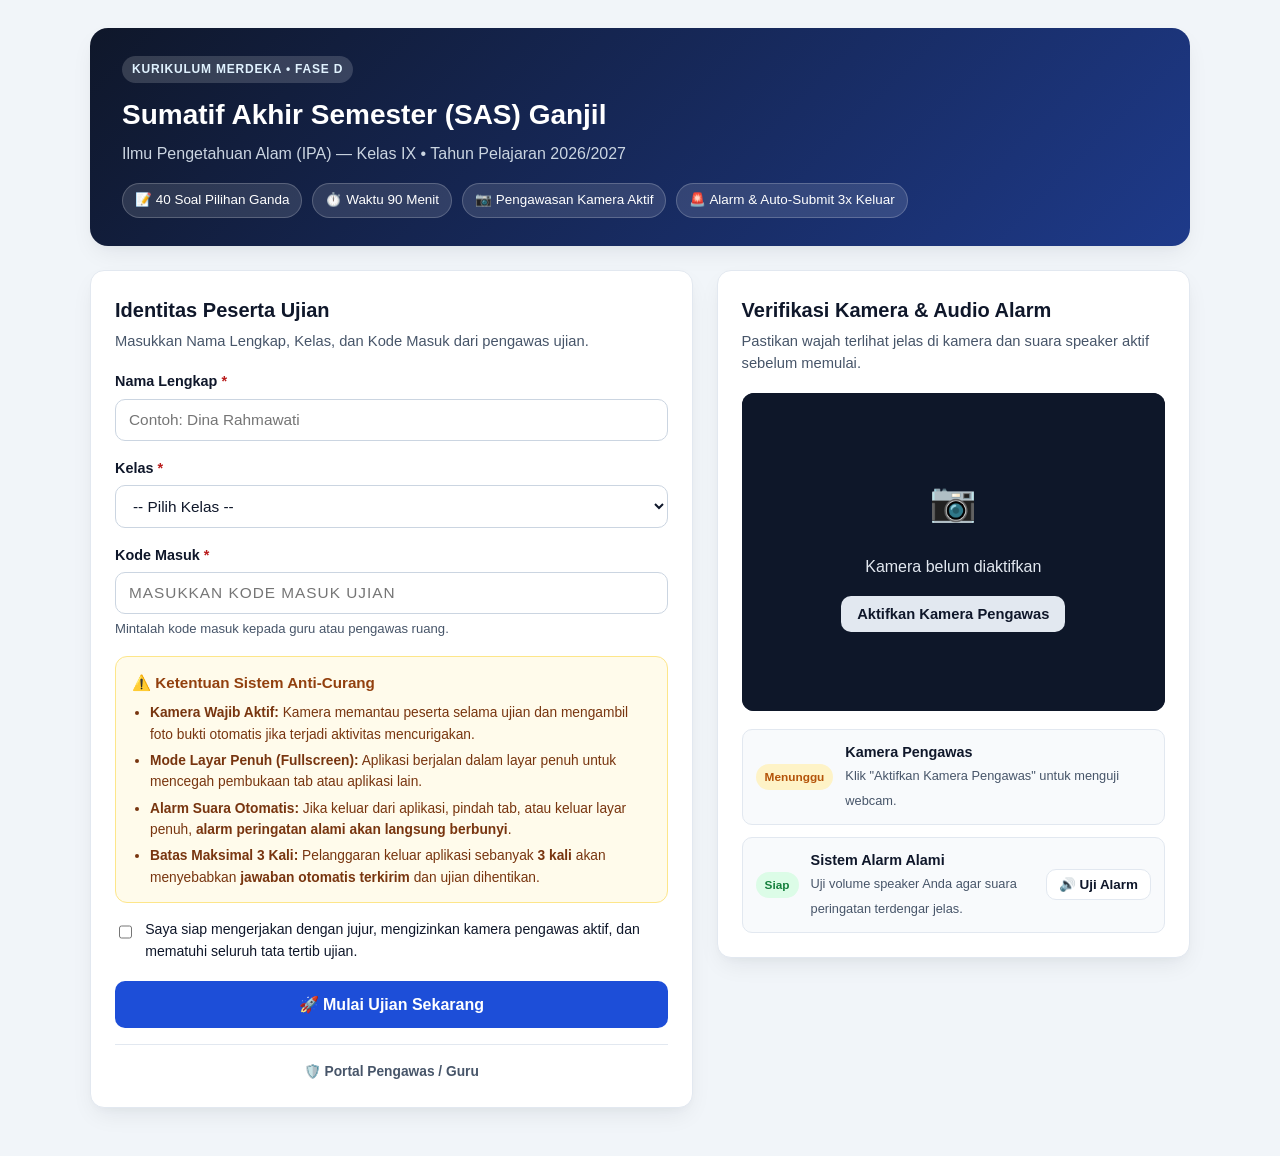
==== index.html @ 6d98cfb7 "Initial commit: Aplikasi Ujian Anti-Curang SAS IPA Kelas 9" ====
<!DOCTYPE html>
<html lang="id">
<head>
  <meta charset="UTF-8" />
  <meta name="viewport" content="width=device-width, initial-scale=1.0" />
  <title>SAS Ganjil IPA Kelas 9 — Sistem Ujian Anti-Curang</title>
  <link rel="stylesheet" href="css/styles.css" />
</head>
<body>
  <!-- =========================================================
       VIEW 1: HALAMAN LOGIN & PERSIAPAN KAMERA ANTI-CURANG
  ========================================================== -->
  <section id="login-view" class="view active">
    <div class="login-shell">
      <header class="exam-hero">
        <div class="hero-badge">KURIKULUM MERDEKA • FASE D</div>
        <h1>Sumatif Akhir Semester (SAS) Ganjil</h1>
        <p class="hero-sub">Ilmu Pengetahuan Alam (IPA) — Kelas IX • Tahun Pelajaran 2026/2027</p>
        <div class="hero-chips">
          <span>📝 40 Soal Pilihan Ganda</span>
          <span>⏱️ Waktu 90 Menit</span>
          <span>📷 Pengawasan Kamera Aktif</span>
          <span>🚨 Alarm & Auto-Submit 3x Keluar</span>
        </div>
      </header>

      <div class="login-grid">
        <!-- Kolom Kiri: Form Login Siswa -->
        <div class="card login-card">
          <div class="card-header">
            <h2>Identitas Peserta Ujian</h2>
            <p>Masukkan Nama Lengkap, Kelas, dan Kode Masuk dari pengawas ujian.</p>
          </div>

          <form id="login-form" autocomplete="off">
            <div class="form-group">
              <label for="student-name">Nama Lengkap <span class="req">*</span></label>
              <input
                type="text"
                id="student-name"
                placeholder="Contoh: Dina Rahmawati"
                required
                minlength="2"
                maxlength="80"
              />
            </div>

            <div class="form-group">
              <label for="student-class">Kelas <span class="req">*</span></label>
              <select id="student-class" required>
                <option value="">-- Pilih Kelas --</option>
                <option value="IX A">IX A</option>
                <option value="IX B">IX B</option>
                <option value="IX C">IX C</option>
                <option value="IX D">IX D</option>
              </select>
            </div>

            <div class="form-group">
              <label for="exam-code">Kode Masuk <span class="req">*</span></label>
              <div class="code-input-wrap">
                <input
                  type="text"
                  id="exam-code"
                  placeholder="Masukkan kode masuk ujian"
                  required
                  style="text-transform: uppercase; letter-spacing: 1px;"
                />
              </div>
              <small class="hint">Mintalah kode masuk kepada guru atau pengawas ruang.</small>
            </div>

            <div class="rules-box">
              <h3>⚠️ Ketentuan Sistem Anti-Curang</h3>
              <ul>
                <li><strong>Kamera Wajib Aktif:</strong> Kamera memantau peserta selama ujian dan mengambil foto bukti otomatis jika terjadi aktivitas mencurigakan.</li>
                <li><strong>Mode Layar Penuh (Fullscreen):</strong> Aplikasi berjalan dalam layar penuh untuk mencegah pembukaan tab atau aplikasi lain.</li>
                <li><strong>Alarm Suara Otomatis:</strong> Jika keluar dari aplikasi, pindah tab, atau keluar layar penuh, <strong>alarm peringatan alami akan langsung berbunyi</strong>.</li>
                <li><strong>Batas Maksimal 3 Kali:</strong> Pelanggaran keluar aplikasi sebanyak <strong>3 kali</strong> akan menyebabkan <strong>jawaban otomatis terkirim</strong> dan ujian dihentikan.</li>
              </ul>
            </div>

            <div class="form-check">
              <input type="checkbox" id="agree-rules" required />
              <label for="agree-rules">
                Saya siap mengerjakan dengan jujur, mengizinkan kamera pengawas aktif, dan mematuhi seluruh tata tertib ujian.
              </label>
            </div>

            <div id="login-error" class="alert-error hidden"></div>

            <button type="submit" id="btn-start-exam" class="btn-primary btn-lg btn-block">
              🚀 Mulai Ujian Sekarang
            </button>
          </form>

          <div class="login-footer-links">
            <a href="pengawas.html" class="teacher-link">🛡️ Portal Pengawas / Guru</a>
          </div>
        </div>

        <!-- Kolom Kanan: Verifikasi Kamera & Alarm -->
        <div class="card proctor-setup-card">
          <div class="card-header">
            <h2>Verifikasi Kamera & Audio Alarm</h2>
            <p>Pastikan wajah terlihat jelas di kamera dan suara speaker aktif sebelum memulai.</p>
          </div>

          <div class="camera-preview-box">
            <video id="setup-video" autoplay playsinline muted></video>
            <div id="setup-camera-placeholder" class="camera-placeholder">
              <div class="cam-icon">📷</div>
              <p>Kamera belum diaktifkan</p>
              <button type="button" id="btn-enable-camera" class="btn-secondary">
                Aktifkan Kamera Pengawas
              </button>
            </div>
            <div id="setup-cam-badge" class="cam-live-badge hidden">
              <span class="rec-dot"></span> KAMERA SIAP
            </div>
          </div>

          <div class="check-status-list">
            <div class="check-item" id="status-camera-item">
              <span class="status-pill pending" id="pill-camera">Menunggu</span>
              <div>
                <strong>Kamera Pengawas</strong>
                <small id="camera-status-text">Klik "Aktifkan Kamera Pengawas" untuk menguji webcam.</small>
              </div>
            </div>

            <div class="check-item">
              <span class="status-pill ready" id="pill-audio">Siap</span>
              <div>
                <strong>Sistem Alarm Alami</strong>
                <small>Uji volume speaker Anda agar suara peringatan terdengar jelas.</small>
              </div>
              <button type="button" id="btn-test-alarm" class="btn-outline-sm">
                🔊 Uji Alarm
              </button>
            </div>
          </div>
        </div>
      </div>
    </div>
  </section>

  <!-- =========================================================
       VIEW 2: RUANG UJIAN ANTI-CURANG
  ========================================================== -->
  <section id="exam-view" class="view hidden">
    <!-- Top Bar Sticky -->
    <header class="exam-topbar">
      <div class="topbar-left">
        <div class="brand-mini">SAS IPA IX</div>
        <div class="student-badge">
          <strong id="display-name">-</strong>
          <span id="display-class">-</span>
        </div>
      </div>

      <div class="topbar-center">
        <div id="violation-counter-pill" class="violation-pill level-0" title="Batas maksimal keluar aplikasi adalah 3 kali">
          <span class="v-icon">🛡️</span>
          <span>Pelanggaran Keluar: <strong id="violation-count-text">0 / 3</strong></span>
        </div>
        <div class="timer-pill" id="timer-pill">
          <span>⏱️</span>
          <strong id="timer-display">90:00</strong>
        </div>
      </div>

      <div class="topbar-right">
        <button type="button" id="btn-fullscreen-toggle" class="btn-outline-sm" title="Masuk Layar Penuh">
          ⛶ Layar Penuh
        </button>
        <button type="button" id="btn-finish-exam" class="btn-danger-sm">
          ✔ Kumpulkan Jawaban
        </button>
      </div>
    </header>

    <!-- Konten Utama Ujian -->
    <main class="exam-workspace">
      <!-- Area Soal -->
      <div class="question-panel card">
        <div class="question-header">
          <div class="q-meta">
            <span class="q-number-badge" id="q-number-badge">Soal No. 1 / 40</span>
            <span class="q-chapter-badge" id="q-chapter-badge">Bab 1</span>
          </div>
          <button type="button" id="btn-flag-question" class="btn-flag">
            ⚑ Tandai Ragu-ragu
          </button>
        </div>

        <div class="question-body no-select">
          <p id="q-text" class="q-text">Memuat soal...</p>

          <div id="q-image-container" class="q-image-container hidden">
            <div id="q-image-note" class="q-image-note hidden"></div>
            <img id="q-image" src="" alt="Gambar Soal" />
            <button type="button" id="btn-zoom-image" class="btn-zoom-img">
              🔍 Perbesar Gambar
            </button>
          </div>

          <div id="q-options" class="q-options"></div>
        </div>

        <div class="question-footer">
          <button type="button" id="btn-prev-q" class="btn-secondary">
            ← Sebelumnya
          </button>
          <span class="progress-text" id="answered-progress-text">Terjawab: 0 / 40</span>
          <button type="button" id="btn-next-q" class="btn-primary">
            Selanjutnya →
          </button>
        </div>
      </div>

      <!-- Sidebar Pengawasan Kamera & Navigasi Nomor -->
      <aside class="exam-sidebar">
        <!-- Widget Kamera Proctoring -->
        <div class="card proctor-widget">
          <div class="proctor-widget-header">
            <span class="live-indicator"><span class="rec-dot"></span> KAMERA PENGAWAS</span>
            <span id="snapshot-counter" class="snap-count">0 Bukti</span>
          </div>
          <div class="proctor-video-wrap">
            <video id="exam-video" autoplay playsinline muted></video>
            <div id="camera-alert-banner" class="camera-alert-banner hidden"></div>
          </div>
          <div class="proctor-status-bar">
            <span id="proctor-status-label" class="proctor-ok">● Pemantauan Normal</span>
          </div>
        </div>

        <!-- Navigasi 40 Soal -->
        <div class="card nav-widget">
          <div class="nav-header">
            <h3>Navigasi Soal (1–40)</h3>
          </div>
          <div id="question-nav-grid" class="question-nav-grid"></div>
          <div class="nav-legend">
            <span><i class="dot answered"></i> Dijawab</span>
            <span><i class="dot flagged"></i> Ragu</span>
            <span><i class="dot empty"></i> Kosong</span>
          </div>
        </div>
      </aside>
    </main>
  </section>

  <!-- =========================================================
       VIEW 3: HALAMAN HASIL & BUKTI PENGUMPULAN
  ========================================================== -->
  <section id="result-view" class="view hidden">
    <div class="result-shell">
      <div class="card result-card">
        <div id="result-status-banner" class="result-banner success">
          <div class="result-icon" id="result-icon">✅</div>
          <h1 id="result-title">Jawaban Berhasil Dikirim</h1>
          <p id="result-subtitle">Terima kasih telah mengerjakan Sumatif Akhir Semester IPA Kelas IX.</p>
        </div>

        <div class="result-summary-grid">
          <div class="summary-box">
            <span>Nama Peserta</span>
            <strong id="res-name">-</strong>
          </div>
          <div class="summary-box">
            <span>Kelas</span>
            <strong id="res-class">-</strong>
          </div>
          <div class="summary-box">
            <span>Status Pengumpulan</span>
            <strong id="res-status">-</strong>
          </div>
          <div class="summary-box">
            <span>Soal Terjawab</span>
            <strong id="res-answered">-</strong>
          </div>
          <div class="summary-box" id="res-score-box">
            <span>Nilai Akhir</span>
            <strong id="res-score" class="score-highlight">-</strong>
          </div>
          <div class="summary-box">
            <span>Pelanggaran Keluar Aplikasi</span>
            <strong id="res-violations">-</strong>
          </div>
        </div>

        <div class="result-actions">
          <button type="button" id="btn-back-home" class="btn-secondary">
            Kembali ke Halaman Depan
          </button>
          <a href="pengawas.html" class="btn-outline-sm">Portal Pengawas</a>
        </div>
      </div>
    </div>
  </section>

  <!-- =========================================================
       MODAL & OVERLAY PENDUKUNG
  ========================================================== -->
  <!-- Overlay Peringatan Pelanggaran Keluar Aplikasi + Alarm -->
  <div id="violation-overlay" class="violation-overlay hidden">
    <div class="violation-modal">
      <div class="siren-pulse">🚨</div>
      <h2 id="violation-title">PERINGATAN PELANGGARAN!</h2>
      <p id="violation-message" class="violation-msg">
        Anda terdeteksi keluar dari halaman ujian. Alarm peringatan berbunyi secara otomatis.
      </p>
      <div class="violation-counter-big">
        Pelanggaran ke-<span id="overlay-v-count">1</span> dari <strong>3</strong>
      </div>
      <p class="violation-warning-note" id="violation-warning-note">
        Jika melakukan pelanggaran sebanyak 3 kali, jawaban Anda akan otomatis terkirim dan ujian berakhir.
      </p>
      <button type="button" id="btn-ack-violation" class="btn-ack-alarm">
        🔇 Matikan Alarm & Kembali ke Ujian
      </button>
    </div>
  </div>

  <!-- Modal Konfirmasi Kumpulkan Jawaban -->
  <div id="confirm-submit-modal" class="modal-backdrop hidden">
    <div class="modal-card">
      <h3>Konfirmasi Pengumpulan Jawaban</h3>
      <p id="confirm-submit-summary">Apakah Anda yakin ingin mengakhiri ujian dan mengirim seluruh jawaban?</p>
      <div class="modal-actions">
        <button type="button" id="btn-cancel-submit" class="btn-secondary">Periksa Lagi</button>
        <button type="button" id="btn-confirm-submit" class="btn-primary">Ya, Kumpulkan Sekarang</button>
      </div>
    </div>
  </div>

  <!-- Modal Zoom Gambar Soal -->
  <div id="image-zoom-modal" class="modal-backdrop hidden">
    <div class="zoom-modal-card">
      <div class="zoom-header">
        <strong id="zoom-caption">Gambar Soal</strong>
        <button type="button" id="btn-close-zoom" class="btn-outline-sm">✕ Tutup</button>
      </div>
      <img id="zoomed-img" src="" alt="Perbesaran Gambar Soal" />
    </div>
  </div>

  <script type="module" src="js/app.js"></script>
</body>
</html>
---- css/styles.css ----
:root {
  --bg: #f1f5f9;
  --surface: #ffffff;
  --surface-alt: #f8fafc;
  --border: #e2e8f0;
  --text: #0f172a;
  --text-muted: #475569;
  --primary: #1d4ed8;
  --primary-hover: #1e40af;
  --primary-soft: #dbeafe;
  --success: #15803d;
  --success-soft: #dcfce7;
  --warning: #b45309;
  --warning-soft: #fef3c7;
  --danger: #b91c1c;
  --danger-soft: #fee2e2;
  --shadow: 0 10px 25px -5px rgba(15, 23, 42, 0.08), 0 4px 10px -4px rgba(15, 23, 42, 0.04);
  --radius: 14px;
}

* {
  box-sizing: border-box;
}

body {
  margin: 0;
  font-family: "Inter", -apple-system, BlinkMacSystemFont, "Segoe UI", Roboto, sans-serif;
  background: var(--bg);
  color: var(--text);
  line-height: 1.55;
}

.hidden {
  display: none !important;
}

.mt-8 {
  margin-top: 8px;
}

.no-select {
  user-select: none;
  -webkit-user-select: none;
}

/* Buttons */
button, .btn-primary, .btn-secondary, .btn-outline-sm, .btn-danger-sm {
  font-family: inherit;
  cursor: pointer;
  border-radius: 10px;
  font-weight: 600;
  transition: all 0.16s ease;
  text-decoration: none;
  display: inline-flex;
  align-items: center;
  justify-content: center;
  gap: 6px;
}

.btn-primary {
  background: var(--primary);
  color: #fff;
  border: none;
  padding: 11px 18px;
  font-size: 0.95rem;
}
.btn-primary:hover { background: var(--primary-hover); }
.btn-primary:disabled { opacity: 0.55; cursor: not-allowed; }

.btn-lg { padding: 14px 22px; font-size: 1rem; }
.btn-sm { padding: 8px 14px; font-size: 0.85rem; }
.btn-block { width: 100%; }

.btn-secondary {
  background: #e2e8f0;
  color: var(--text);
  border: none;
  padding: 10px 16px;
  font-size: 0.92rem;
}
.btn-secondary:hover { background: #cbd5e1; }

.btn-outline-sm {
  background: #fff;
  color: var(--text);
  border: 1px solid var(--border);
  padding: 7px 12px;
  font-size: 0.84rem;
}
.btn-outline-sm:hover { background: var(--surface-alt); border-color: #94a3b8; }

.btn-danger-sm {
  background: var(--danger);
  color: #fff;
  border: none;
  padding: 8px 14px;
  font-size: 0.85rem;
}
.btn-danger-sm:hover { background: #991b1b; }

/* Card */
.card {
  background: var(--surface);
  border: 1px solid var(--border);
  border-radius: var(--radius);
  box-shadow: var(--shadow);
  padding: 24px;
}

/* =========================================================
   LOGIN VIEW
========================================================= */
.login-shell {
  max-width: 1140px;
  margin: 0 auto;
  padding: 28px 20px 48px;
}

.exam-hero {
  background: linear-gradient(135deg, #0f172a 0%, #1e3a8a 100%);
  color: #fff;
  border-radius: 18px;
  padding: 28px 32px;
  margin-bottom: 24px;
  box-shadow: var(--shadow);
}

.hero-badge {
  display: inline-block;
  background: rgba(255, 255, 255, 0.16);
  color: #e0f2fe;
  font-size: 0.75rem;
  font-weight: 700;
  letter-spacing: 0.8px;
  padding: 4px 10px;
  border-radius: 999px;
  margin-bottom: 10px;
}

.exam-hero h1 {
  margin: 0 0 6px;
  font-size: 1.75rem;
}

.hero-sub {
  margin: 0 0 16px;
  color: #cbd5e1;
  font-size: 1rem;
}

.hero-chips {
  display: flex;
  flex-wrap: wrap;
  gap: 10px;
}

.hero-chips span {
  background: rgba(255, 255, 255, 0.12);
  border: 1px solid rgba(255, 255, 255, 0.2);
  padding: 6px 12px;
  border-radius: 999px;
  font-size: 0.84rem;
  font-weight: 500;
}

.login-grid {
  display: grid;
  grid-template-columns: 1.12fr 0.88fr;
  gap: 24px;
  align-items: start;
}

.card-header h2 {
  margin: 0 0 4px;
  font-size: 1.25rem;
}
.card-header p {
  margin: 0 0 18px;
  color: var(--text-muted);
  font-size: 0.92rem;
}

.form-group {
  margin-bottom: 16px;
}

.form-group label {
  display: block;
  font-weight: 600;
  font-size: 0.9rem;
  margin-bottom: 6px;
}

.req { color: var(--danger); }

.form-group input,
.form-group select {
  width: 100%;
  padding: 11px 13px;
  border: 1.5px solid #cbd5e1;
  border-radius: 10px;
  font-size: 0.96rem;
  font-family: inherit;
  background: #fff;
  color: var(--text);
}

.form-group input:focus,
.form-group select:focus {
  outline: none;
  border-color: var(--primary);
  box-shadow: 0 0 0 3px rgba(29, 78, 216, 0.14);
}

.hint {
  display: block;
  margin-top: 5px;
  color: var(--text-muted);
  font-size: 0.82rem;
}

.rules-box {
  background: #fffbeb;
  border: 1px solid #fde68a;
  border-radius: 12px;
  padding: 14px 16px;
  margin: 16px 0;
}

.rules-box h3 {
  margin: 0 0 8px;
  font-size: 0.95rem;
  color: #92400e;
}

.rules-box ul {
  margin: 0;
  padding-left: 18px;
  font-size: 0.86rem;
  color: #78350f;
}

.rules-box li + li {
  margin-top: 5px;
}

.form-check {
  display: flex;
  align-items: flex-start;
  gap: 10px;
  margin: 14px 0 18px;
  font-size: 0.88rem;
}
.form-check input {
  margin-top: 4px;
  width: 18px;
  height: 18px;
  accent-color: var(--primary);
}

.alert-error {
  background: var(--danger-soft);
  color: var(--danger);
  border: 1px solid #fecaca;
  padding: 10px 14px;
  border-radius: 10px;
  font-size: 0.9rem;
  font-weight: 500;
  margin-bottom: 14px;
}

.alert-success {
  background: var(--success-soft);
  color: var(--success);
  border: 1px solid #bbf7d0;
  padding: 10px 14px;
  border-radius: 10px;
  font-size: 0.9rem;
  font-weight: 500;
}

.login-footer-links {
  margin-top: 16px;
  text-align: center;
  border-top: 1px solid var(--border);
  padding-top: 14px;
}

.teacher-link {
  color: var(--text-muted);
  font-size: 0.86rem;
  text-decoration: none;
  font-weight: 600;
}
.teacher-link:hover { color: var(--primary); text-decoration: underline; }

/* Setup Camera Box */
.camera-preview-box {
  position: relative;
  background: #0f172a;
  border-radius: 12px;
  overflow: hidden;
  aspect-ratio: 4 / 3;
  display: flex;
  align-items: center;
  justify-content: center;
  margin-bottom: 18px;
}

.camera-preview-box video {
  width: 100%;
  height: 100%;
  object-fit: cover;
  transform: scaleX(-1);
}

.camera-placeholder {
  position: absolute;
  inset: 0;
  display: flex;
  flex-direction: column;
  align-items: center;
  justify-content: center;
  color: #e2e8f0;
  text-align: center;
  padding: 20px;
  background: rgba(15, 23, 42, 0.92);
}

.cam-icon {
  font-size: 2.4rem;
  margin-bottom: 8px;
}

.cam-live-badge {
  position: absolute;
  top: 12px;
  left: 12px;
  background: rgba(15, 23, 42, 0.78);
  color: #fff;
  padding: 4px 10px;
  border-radius: 999px;
  font-size: 0.75rem;
  font-weight: 700;
  display: inline-flex;
  align-items: center;
  gap: 6px;
}

.rec-dot {
  width: 8px;
  height: 8px;
  border-radius: 50%;
  background: #ef4444;
  display: inline-block;
  animation: pulseDot 1.2s infinite;
}

@keyframes pulseDot {
  0%, 100% { opacity: 1; transform: scale(1); }
  50% { opacity: 0.4; transform: scale(0.8); }
}

.check-status-list {
  display: flex;
  flex-direction: column;
  gap: 12px;
}

.check-item {
  display: flex;
  align-items: center;
  gap: 12px;
  background: var(--surface-alt);
  border: 1px solid var(--border);
  border-radius: 10px;
  padding: 11px 13px;
}

.check-item > div {
  flex: 1;
}

.check-item strong {
  display: block;
  font-size: 0.9rem;
}

.check-item small {
  color: var(--text-muted);
  font-size: 0.8rem;
}

.status-pill {
  font-size: 0.74rem;
  font-weight: 700;
  padding: 4px 9px;
  border-radius: 999px;
  white-space: nowrap;
}
.status-pill.pending { background: var(--warning-soft); color: var(--warning); }
.status-pill.ready { background: var(--success-soft); color: var(--success); }
.status-pill.error { background: var(--danger-soft); color: var(--danger); }

/* =========================================================
   EXAM VIEW
========================================================= */
.exam-topbar {
  position: sticky;
  top: 0;
  z-index: 50;
  background: #0f172a;
  color: #fff;
  padding: 12px 22px;
  display: flex;
  align-items: center;
  justify-content: space-between;
  gap: 16px;
  box-shadow: 0 4px 12px rgba(15, 23, 42, 0.2);
}

.topbar-left {
  display: flex;
  align-items: center;
  gap: 14px;
}

.brand-mini {
  background: var(--primary);
  color: #fff;
  font-weight: 800;
  font-size: 0.85rem;
  padding: 6px 10px;
  border-radius: 8px;
  letter-spacing: 0.5px;
}

.student-badge {
  display: flex;
  flex-direction: column;
  line-height: 1.2;
}
.student-badge strong { font-size: 0.95rem; }
.student-badge span { font-size: 0.78rem; color: #94a3b8; }

.topbar-center {
  display: flex;
  align-items: center;
  gap: 12px;
}

.violation-pill {
  padding: 7px 14px;
  border-radius: 999px;
  font-size: 0.86rem;
  display: inline-flex;
  align-items: center;
  gap: 6px;
  font-weight: 600;
}
.violation-pill.level-0 { background: rgba(22, 163, 74, 0.2); color: #86efac; border: 1px solid rgba(134, 239, 172, 0.35); }
.violation-pill.level-1 { background: rgba(234, 179, 8, 0.25); color: #fde047; border: 1px solid rgba(253, 224, 71, 0.5); }
.violation-pill.level-2 { background: rgba(239, 68, 68, 0.35); color: #fecaca; border: 1px solid #f87171; animation: pulseDot 1s infinite; }

.timer-pill {
  background: rgba(255, 255, 255, 0.12);
  border: 1px solid rgba(255, 255, 255, 0.2);
  padding: 7px 14px;
  border-radius: 999px;
  display: inline-flex;
  align-items: center;
  gap: 6px;
  font-size: 0.95rem;
}
.timer-pill.urgent {
  background: #dc2626;
  border-color: #fca5a5;
}

.topbar-right {
  display: flex;
  align-items: center;
  gap: 10px;
}

.exam-workspace {
  max-width: 1280px;
  margin: 22px auto;
  padding: 0 20px 36px;
  display: grid;
  grid-template-columns: 1fr 330px;
  gap: 22px;
  align-items: start;
}

.question-panel {
  padding: 26px 28px;
}

.question-header {
  display: flex;
  align-items: center;
  justify-content: space-between;
  border-bottom: 1px solid var(--border);
  padding-bottom: 14px;
  margin-bottom: 20px;
}

.q-meta {
  display: flex;
  align-items: center;
  gap: 10px;
}

.q-number-badge {
  background: var(--primary-soft);
  color: var(--primary);
  font-weight: 800;
  padding: 6px 12px;
  border-radius: 8px;
  font-size: 0.92rem;
}

.q-chapter-badge {
  background: var(--surface-alt);
  color: var(--text-muted);
  border: 1px solid var(--border);
  font-weight: 600;
  padding: 5px 10px;
  border-radius: 8px;
  font-size: 0.82rem;
}

.btn-flag {
  background: #fff;
  border: 1.5px solid #cbd5e1;
  color: var(--text-muted);
  padding: 7px 12px;
  font-size: 0.84rem;
}
.btn-flag.flagged {
  background: var(--warning-soft);
  border-color: #f59e0b;
  color: #92400e;
}

.q-text {
  font-size: 1.08rem;
  font-weight: 500;
  margin: 0 0 18px;
  color: var(--text);
}

.q-image-container {
  background: var(--surface-alt);
  border: 1px solid var(--border);
  border-radius: 12px;
  padding: 14px;
  margin-bottom: 20px;
  text-align: center;
}

.q-image-note {
  font-size: 0.82rem;
  font-weight: 600;
  color: var(--primary);
  margin-bottom: 8px;
}

.q-image-container img {
  max-width: 100%;
  max-height: 360px;
  object-fit: contain;
  border-radius: 8px;
  display: block;
  margin: 0 auto 10px;
  background: #fff;
}

.btn-zoom-img {
  background: #fff;
  border: 1px solid var(--border);
  color: var(--text-muted);
  padding: 6px 12px;
  font-size: 0.82rem;
}
.btn-zoom-img:hover { color: var(--primary); border-color: var(--primary); }

.q-options {
  display: flex;
  flex-direction: column;
  gap: 11px;
}

.option-btn {
  display: flex;
  align-items: flex-start;
  gap: 14px;
  text-align: left;
  width: 100%;
  padding: 14px 16px;
  background: #fff;
  border: 1.5px solid var(--border);
  border-radius: 12px;
  font-size: 0.98rem;
  font-weight: 400;
  color: var(--text);
  justify-content: flex-start;
}

.option-btn:hover {
  border-color: #93c5fd;
  background: #f8fafc;
}

.option-btn.selected {
  border-color: var(--primary);
  background: #eff6ff;
  box-shadow: 0 0 0 2px rgba(29, 78, 216, 0.14);
}

.opt-letter {
  width: 30px;
  height: 30px;
  min-width: 30px;
  border-radius: 8px;
  background: var(--surface-alt);
  border: 1px solid #cbd5e1;
  display: inline-flex;
  align-items: center;
  justify-content: center;
  font-weight: 700;
  font-size: 0.9rem;
}

.option-btn.selected .opt-letter {
  background: var(--primary);
  border-color: var(--primary);
  color: #fff;
}

.question-footer {
  display: flex;
  align-items: center;
  justify-content: space-between;
  margin-top: 26px;
  padding-top: 18px;
  border-top: 1px solid var(--border);
}

.progress-text {
  font-size: 0.9rem;
  font-weight: 600;
  color: var(--text-muted);
}

/* Sidebar */
.exam-sidebar {
  display: flex;
  flex-direction: column;
  gap: 18px;
  position: sticky;
  top: 76px;
}

.proctor-widget {
  padding: 14px;
}

.proctor-widget-header {
  display: flex;
  align-items: center;
  justify-content: space-between;
  margin-bottom: 10px;
  font-size: 0.78rem;
  font-weight: 700;
}

.live-indicator {
  display: inline-flex;
  align-items: center;
  gap: 6px;
  color: var(--danger);
}

.snap-count {
  color: var(--text-muted);
  background: var(--surface-alt);
  padding: 2px 8px;
  border-radius: 999px;
  border: 1px solid var(--border);
}

.proctor-video-wrap {
  position: relative;
  border-radius: 10px;
  overflow: hidden;
  background: #0f172a;
  aspect-ratio: 4 / 3;
}

.proctor-video-wrap video {
  width: 100%;
  height: 100%;
  object-fit: cover;
  transform: scaleX(-1);
}

.camera-alert-banner {
  position: absolute;
  bottom: 0;
  left: 0;
  right: 0;
  background: rgba(185, 28, 28, 0.92);
  color: #fff;
  font-size: 0.76rem;
  font-weight: 600;
  padding: 6px 8px;
  text-align: center;
}

.proctor-status-bar {
  margin-top: 8px;
  font-size: 0.8rem;
  font-weight: 600;
}
.proctor-ok { color: var(--success); }
.proctor-warn { color: var(--danger); }

.nav-widget {
  padding: 16px;
}
.nav-header h3 {
  margin: 0 0 12px;
  font-size: 0.95rem;
}

.question-nav-grid {
  display: grid;
  grid-template-columns: repeat(5, 1fr);
  gap: 7px;
}

.nav-num-btn {
  padding: 8px 0;
  border-radius: 8px;
  border: 1px solid var(--border);
  background: #fff;
  font-size: 0.84rem;
  font-weight: 700;
  color: var(--text);
}
.nav-num-btn:hover { border-color: var(--primary); }
.nav-num-btn.answered { background: var(--primary); color: #fff; border-color: var(--primary); }
.nav-num-btn.flagged { background: #f59e0b; color: #fff; border-color: #d97706; }
.nav-num-btn.current { box-shadow: 0 0 0 2.5px #0f172a; }

.nav-legend {
  display: flex;
  justify-content: space-between;
  margin-top: 12px;
  padding-top: 10px;
  border-top: 1px solid var(--border);
  font-size: 0.76rem;
  color: var(--text-muted);
}

.dot {
  display: inline-block;
  width: 10px;
  height: 10px;
  border-radius: 3px;
  margin-right: 4px;
}
.dot.answered { background: var(--primary); }
.dot.flagged { background: #f59e0b; }
.dot.empty { background: #fff; border: 1px solid #cbd5e1; }

/* =========================================================
   VIOLATION OVERLAY & MODALS
========================================================= */
.violation-overlay {
  position: fixed;
  inset: 0;
  z-index: 9999;
  background: rgba(127, 29, 29, 0.95);
  display: flex;
  align-items: center;
  justify-content: center;
  padding: 20px;
  backdrop-filter: blur(6px);
}

.violation-modal {
  background: #fff;
  border-radius: 20px;
  max-width: 520px;
  width: 100%;
  padding: 32px 28px;
  text-align: center;
  box-shadow: 0 25px 50px rgba(0, 0, 0, 0.45);
  border: 4px solid #ef4444;
}

.siren-pulse {
  font-size: 3.4rem;
  margin-bottom: 8px;
  animation: pulseDot 0.7s infinite;
}

.violation-modal h2 {
  margin: 0 0 10px;
  color: var(--danger);
  font-size: 1.5rem;
}

.violation-msg {
  color: var(--text);
  font-size: 1rem;
  margin: 0 0 18px;
}

.violation-counter-big {
  display: inline-block;
  background: var(--danger-soft);
  color: var(--danger);
  border: 1px solid #fca5a5;
  padding: 10px 20px;
  border-radius: 12px;
  font-size: 1.15rem;
  font-weight: 700;
  margin-bottom: 14px;
}

.violation-warning-note {
  font-size: 0.9rem;
  color: var(--text-muted);
  margin: 0 0 22px;
}

.btn-ack-alarm {
  background: var(--danger);
  color: #fff;
  border: none;
  padding: 14px 24px;
  font-size: 1rem;
  width: 100%;
  border-radius: 12px;
}
.btn-ack-alarm:hover { background: #991b1b; }

.modal-backdrop {
  position: fixed;
  inset: 0;
  z-index: 9000;
  background: rgba(15, 23, 42, 0.72);
  display: flex;
  align-items: center;
  justify-content: center;
  padding: 20px;
}

.modal-card {
  background: #fff;
  border-radius: 16px;
  padding: 24px;
  max-width: 460px;
  width: 100%;
  box-shadow: var(--shadow);
}
.modal-card.modal-lg {
  max-width: 820px;
  max-height: 90vh;
  overflow-y: auto;
}

.modal-actions {
  display: flex;
  justify-content: flex-end;
  gap: 10px;
  margin-top: 20px;
}

.zoom-modal-card {
  background: #fff;
  border-radius: 16px;
  padding: 18px;
  max-width: 920px;
  max-height: 92vh;
  width: 100%;
  display: flex;
  flex-direction: column;
  gap: 12px;
}

.zoom-header {
  display: flex;
  align-items: center;
  justify-content: space-between;
}

.zoom-modal-card img {
  max-width: 100%;
  max-height: 78vh;
  object-fit: contain;
}

/* =========================================================
   RESULT VIEW
========================================================= */
.result-shell {
  max-width: 860px;
  margin: 32px auto;
  padding: 0 20px 48px;
}

.result-banner {
  border-radius: 14px;
  padding: 24px;
  text-align: center;
  margin-bottom: 22px;
}
.result-banner.success { background: var(--success-soft); color: #14532d; border: 1px solid #bbf7d0; }
.result-banner.violation { background: var(--danger-soft); color: #7f1d1d; border: 1px solid #fecaca; }

.result-icon { font-size: 2.8rem; margin-bottom: 6px; }
.result-banner h1 { margin: 0 0 6px; font-size: 1.55rem; }
.result-banner p { margin: 0; font-size: 0.96rem; }

.result-summary-grid {
  display: grid;
  grid-template-columns: repeat(3, 1fr);
  gap: 12px;
  margin-bottom: 22px;
}

.summary-box {
  background: var(--surface-alt);
  border: 1px solid var(--border);
  border-radius: 12px;
  padding: 14px;
}
.summary-box span { display: block; font-size: 0.78rem; color: var(--text-muted); margin-bottom: 4px; }
.summary-box strong { font-size: 1rem; color: var(--text); }
.score-highlight { font-size: 1.4rem !important; color: var(--primary) !important; }

.result-log-section h3 { margin: 0 0 10px; font-size: 1.05rem; }

.res-log-list {
  display: flex;
  flex-direction: column;
  gap: 8px;
  margin-bottom: 16px;
}

.log-item {
  background: var(--surface-alt);
  border-left: 4px solid var(--primary);
  padding: 9px 12px;
  border-radius: 6px;
  font-size: 0.86rem;
}
.log-item.danger { border-left-color: var(--danger); background: #fef2f2; }
.log-item.warn { border-left-color: #f59e0b; background: #fffbeb; }

.res-snapshots-grid {
  display: grid;
  grid-template-columns: repeat(auto-fill, minmax(150px, 1fr));
  gap: 10px;
}

.snap-thumb {
  border: 1px solid var(--border);
  border-radius: 10px;
  overflow: hidden;
  background: #fff;
  font-size: 0.74rem;
}
.snap-thumb img {
  width: 100%;
  aspect-ratio: 4 / 3;
  object-fit: cover;
  display: block;
}
.snap-thumb div {
  padding: 6px 8px;
  color: var(--text-muted);
}

.result-actions {
  display: flex;
  justify-content: space-between;
  align-items: center;
  margin-top: 22px;
  padding-top: 16px;
  border-top: 1px solid var(--border);
}

/* =========================================================
   PENGAWAS / TEACHER PORTAL
========================================================= */
.pengawas-shell {
  max-width: 1180px;
  margin: 0 auto;
  padding: 24px 20px 56px;
}

.pengawas-header {
  display: flex;
  align-items: center;
  justify-content: space-between;
  gap: 16px;
  margin-bottom: 22px;
}
.pengawas-header h1 { margin: 4px 0 0; font-size: 1.5rem; }
.pengawas-header .hero-badge { background: var(--primary-soft); color: var(--primary); }

.pin-gate-card {
  max-width: 480px;
  margin: 48px auto;
}
.pin-form {
  display: flex;
  gap: 10px;
  margin-top: 14px;
}
.pin-form input {
  flex: 1;
  padding: 11px 13px;
  border: 1.5px solid #cbd5e1;
  border-radius: 10px;
  font-size: 0.96rem;
}

.card-header-inline {
  display: flex;
  align-items: center;
  justify-content: space-between;
  flex-wrap: wrap;
  gap: 12px;
  margin-bottom: 16px;
}
.card-header-inline h2 { margin: 0; font-size: 1.15rem; }
.toolbar-btns { display: flex; gap: 8px; flex-wrap: wrap; }

.config-grid {
  display: grid;
  grid-template-columns: repeat(4, 1fr);
  gap: 14px;
  align-items: end;
}
.cfg-submit-wrap { margin-bottom: 16px; }

.stats-row {
  display: grid;
  grid-template-columns: repeat(4, 1fr);
  gap: 14px;
  margin: 18px 0;
}
.stat-card {
  background: #fff;
  border: 1px solid var(--border);
  border-radius: 12px;
  padding: 16px;
  box-shadow: var(--shadow);
}
.stat-card span { display: block; font-size: 0.8rem; color: var(--text-muted); }
.stat-card strong { font-size: 1.6rem; color: var(--text); }
.stat-card.danger strong { color: var(--danger); }

.table-card h2 { margin: 0 0 14px; font-size: 1.15rem; }
.table-wrap { overflow-x: auto; }

.data-table {
  width: 100%;
  border-collapse: collapse;
  font-size: 0.9rem;
}
.data-table th, .data-table td {
  text-align: left;
  padding: 11px 12px;
  border-bottom: 1px solid var(--border);
}
.data-table th {
  background: var(--surface-alt);
  font-weight: 700;
  color: var(--text-muted);
  font-size: 0.82rem;
}

.badge-ok { background: var(--success-soft); color: var(--success); padding: 3px 9px; border-radius: 999px; font-size: 0.78rem; font-weight: 700; }
.badge-warn { background: var(--warning-soft); color: var(--warning); padding: 3px 9px; border-radius: 999px; font-size: 0.78rem; font-weight: 700; }
.badge-danger { background: var(--danger-soft); color: var(--danger); padding: 3px 9px; border-radius: 999px; font-size: 0.78rem; font-weight: 700; }

.detail-body { margin-top: 14px; }

@media (max-width: 960px) {
  .login-grid { grid-template-columns: 1fr; }
  .exam-workspace { grid-template-columns: 1fr; }
  .exam-sidebar { position: static; }
  .config-grid, .stats-row { grid-template-columns: repeat(2, 1fr); }
  .result-summary-grid { grid-template-columns: repeat(2, 1fr); }
}

@media (max-width: 600px) {
  .exam-topbar { flex-wrap: wrap; padding: 10px 14px; }
  .config-grid, .stats-row, .result-summary-grid { grid-template-columns: 1fr; }
}
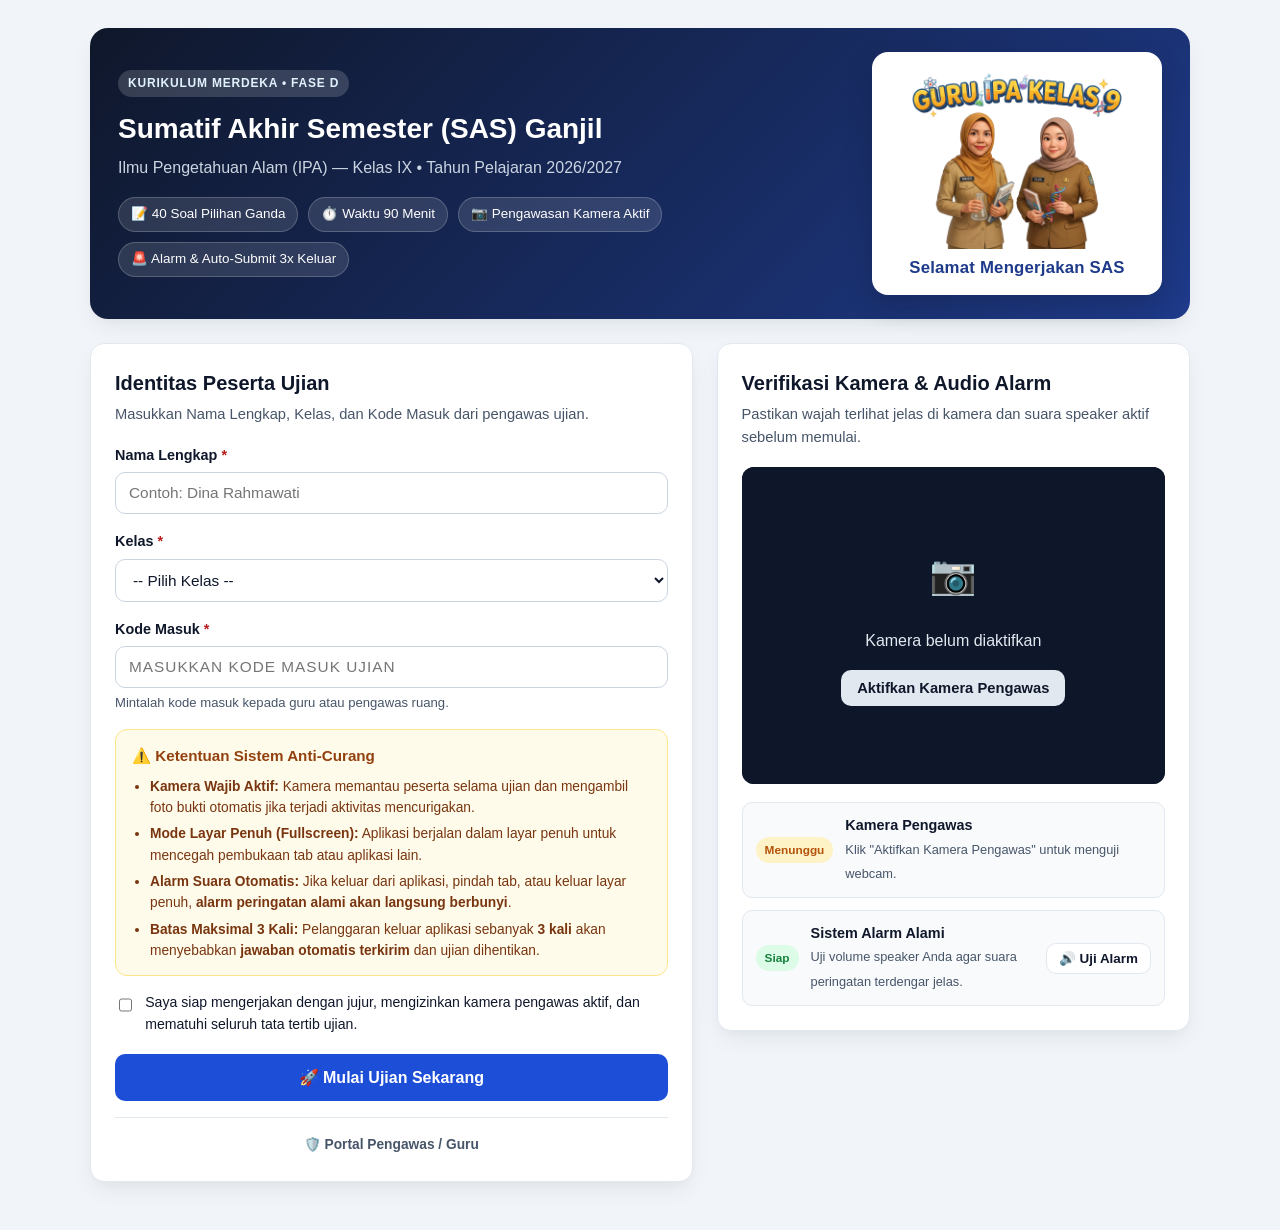
==== commit 9ee3159c: "Feat: tambah gambar Guru IPA Kelas 9 dan ucapan Selamat Mengerjakan SAS" ====
--- a/index.html
+++ b/index.html
@@ -13,14 +13,20 @@
   <section id="login-view" class="view active">
     <div class="login-shell">
       <header class="exam-hero">
-        <div class="hero-badge">KURIKULUM MERDEKA • FASE D</div>
-        <h1>Sumatif Akhir Semester (SAS) Ganjil</h1>
-        <p class="hero-sub">Ilmu Pengetahuan Alam (IPA) — Kelas IX • Tahun Pelajaran 2026/2027</p>
-        <div class="hero-chips">
-          <span>📝 40 Soal Pilihan Ganda</span>
-          <span>⏱️ Waktu 90 Menit</span>
-          <span>📷 Pengawasan Kamera Aktif</span>
-          <span>🚨 Alarm & Auto-Submit 3x Keluar</span>
+        <div class="hero-content">
+          <div class="hero-badge">KURIKULUM MERDEKA • FASE D</div>
+          <h1>Sumatif Akhir Semester (SAS) Ganjil</h1>
+          <p class="hero-sub">Ilmu Pengetahuan Alam (IPA) — Kelas IX • Tahun Pelajaran 2026/2027</p>
+          <div class="hero-chips">
+            <span>📝 40 Soal Pilihan Ganda</span>
+            <span>⏱️ Waktu 90 Menit</span>
+            <span>📷 Pengawasan Kamera Aktif</span>
+            <span>🚨 Alarm & Auto-Submit 3x Keluar</span>
+          </div>
+        </div>
+        <div class="hero-welcome-card">
+          <img src="assets/images/guru-ipa-9.png" alt="Guru IPA Kelas 9" />
+          <p class="hero-welcome-text">Selamat Mengerjakan SAS</p>
         </div>
       </header>
 
--- a/css/styles.css
+++ b/css/styles.css
@@ -120,9 +120,44 @@
   background: linear-gradient(135deg, #0f172a 0%, #1e3a8a 100%);
   color: #fff;
   border-radius: 18px;
-  padding: 28px 32px;
+  padding: 24px 28px;
   margin-bottom: 24px;
   box-shadow: var(--shadow);
+  display: flex;
+  align-items: center;
+  justify-content: space-between;
+  gap: 24px;
+}
+
+.hero-content {
+  flex: 1;
+}
+
+.hero-welcome-card {
+  background: #ffffff;
+  border-radius: 16px;
+  padding: 12px 16px 14px;
+  text-align: center;
+  box-shadow: 0 12px 24px rgba(15, 23, 42, 0.25);
+  max-width: 290px;
+  width: 100%;
+  flex-shrink: 0;
+}
+
+.hero-welcome-card img {
+  width: 100%;
+  max-height: 185px;
+  object-fit: contain;
+  display: block;
+  margin: 0 auto 6px;
+}
+
+.hero-welcome-text {
+  margin: 0;
+  font-size: 1.05rem;
+  font-weight: 800;
+  color: #1e3a8a;
+  letter-spacing: 0.2px;
 }
 
 .hero-badge {
@@ -1094,7 +1129,79 @@
 
 .detail-body { margin-top: 14px; }
 
+.cfg-sheet-row {
+  grid-column: 1 / -1;
+  margin-bottom: 4px;
+}
+
+.sheet-url-wrap {
+  display: flex;
+  gap: 8px;
+  flex-wrap: wrap;
+}
+
+.sheet-url-wrap input {
+  flex: 1;
+  min-width: 240px;
+}
+
+.tutorial-body {
+  margin-top: 12px;
+}
+
+.tutorial-steps {
+  padding-left: 20px;
+  margin: 0;
+  display: flex;
+  flex-direction: column;
+  gap: 10px;
+  font-size: 0.94rem;
+}
+
+.answers-grid {
+  display: grid;
+  grid-template-columns: repeat(10, 1fr);
+  gap: 6px;
+  margin-bottom: 14px;
+}
+
+.ans-cell {
+  border: 1px solid var(--border);
+  border-radius: 8px;
+  padding: 5px 4px;
+  text-align: center;
+  font-size: 0.78rem;
+  display: flex;
+  flex-direction: column;
+  line-height: 1.2;
+}
+
+.ans-cell span {
+  font-size: 0.68rem;
+  color: var(--text-muted);
+}
+
+.ans-correct {
+  background: var(--success-soft);
+  border-color: #86efac;
+  color: #14532d;
+}
+
+.ans-wrong {
+  background: var(--danger-soft);
+  border-color: #fca5a5;
+  color: #7f1d1d;
+}
+
+.ans-empty {
+  background: var(--surface-alt);
+  color: var(--text-muted);
+}
+
 @media (max-width: 960px) {
+  .exam-hero { flex-direction: column; text-align: center; }
+  .hero-chips { justify-content: center; }
+  .hero-welcome-card { max-width: 320px; }
   .login-grid { grid-template-columns: 1fr; }
   .exam-workspace { grid-template-columns: 1fr; }
   .exam-sidebar { position: static; }
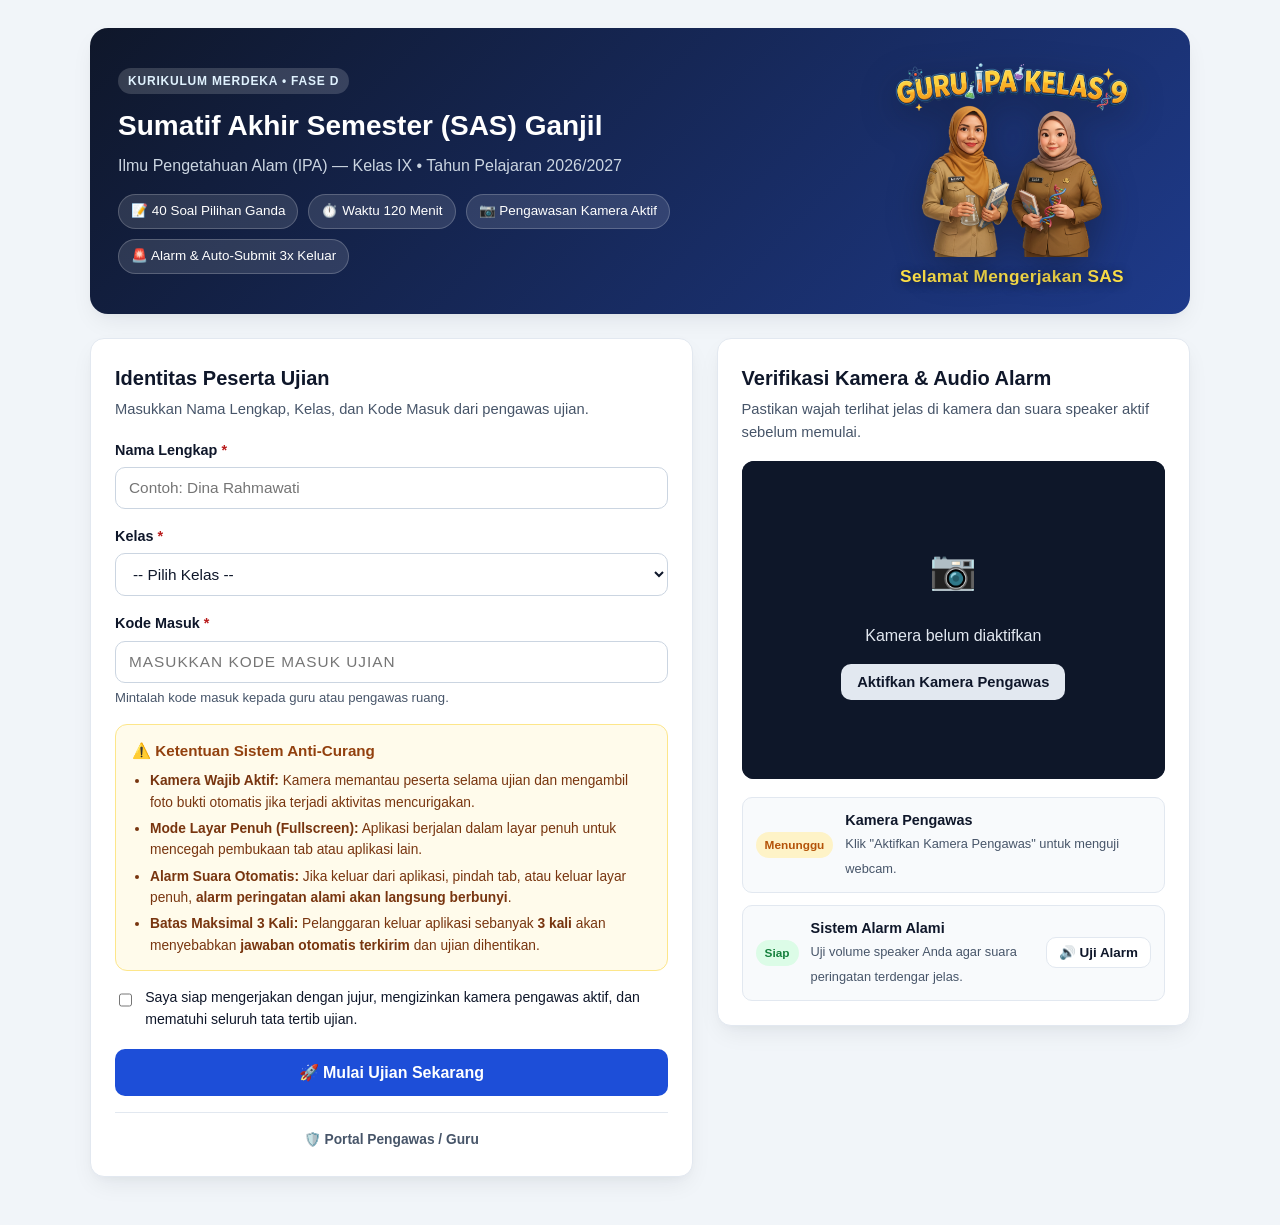
==== commit d61a1009: "Fix: ubah waktu ujian menjadi 120 menit" ====
--- a/index.html
+++ b/index.html
@@ -19,7 +19,7 @@
           <p class="hero-sub">Ilmu Pengetahuan Alam (IPA) — Kelas IX • Tahun Pelajaran 2026/2027</p>
           <div class="hero-chips">
             <span>📝 40 Soal Pilihan Ganda</span>
-            <span>⏱️ Waktu 90 Menit</span>
+            <span id="hero-duration-chip">⏱️ Waktu 120 Menit</span>
             <span>📷 Pengawasan Kamera Aktif</span>
             <span>🚨 Alarm & Auto-Submit 3x Keluar</span>
           </div>
@@ -172,7 +172,7 @@
         </div>
         <div class="timer-pill" id="timer-pill">
           <span>⏱️</span>
-          <strong id="timer-display">90:00</strong>
+          <strong id="timer-display">120:00</strong>
         </div>
       </div>
 
--- a/css/styles.css
+++ b/css/styles.css
@@ -134,30 +134,42 @@
 }
 
 .hero-welcome-card {
-  background: #ffffff;
-  border-radius: 16px;
-  padding: 12px 16px 14px;
+  background: transparent;
+  padding: 0;
   text-align: center;
-  box-shadow: 0 12px 24px rgba(15, 23, 42, 0.25);
-  max-width: 290px;
+  box-shadow: none;
+  max-width: 300px;
   width: 100%;
   flex-shrink: 0;
 }
 
 .hero-welcome-card img {
   width: 100%;
-  max-height: 185px;
+  max-height: 205px;
   object-fit: contain;
   display: block;
   margin: 0 auto 6px;
+  filter: drop-shadow(0 10px 18px rgba(15, 23, 42, 0.45));
+  animation: gentleFloat 3.8s ease-in-out infinite;
+  will-change: transform;
+}
+
+@keyframes gentleFloat {
+  0%, 100% {
+    transform: translateY(0px) rotate(0deg);
+  }
+  50% {
+    transform: translateY(-8px) rotate(0.8deg);
+  }
 }
 
 .hero-welcome-text {
   margin: 0;
-  font-size: 1.05rem;
+  font-size: 1.08rem;
   font-weight: 800;
-  color: #1e3a8a;
-  letter-spacing: 0.2px;
+  color: #fde047;
+  letter-spacing: 0.3px;
+  text-shadow: 0 2px 8px rgba(15, 23, 42, 0.6);
 }
 
 .hero-badge {
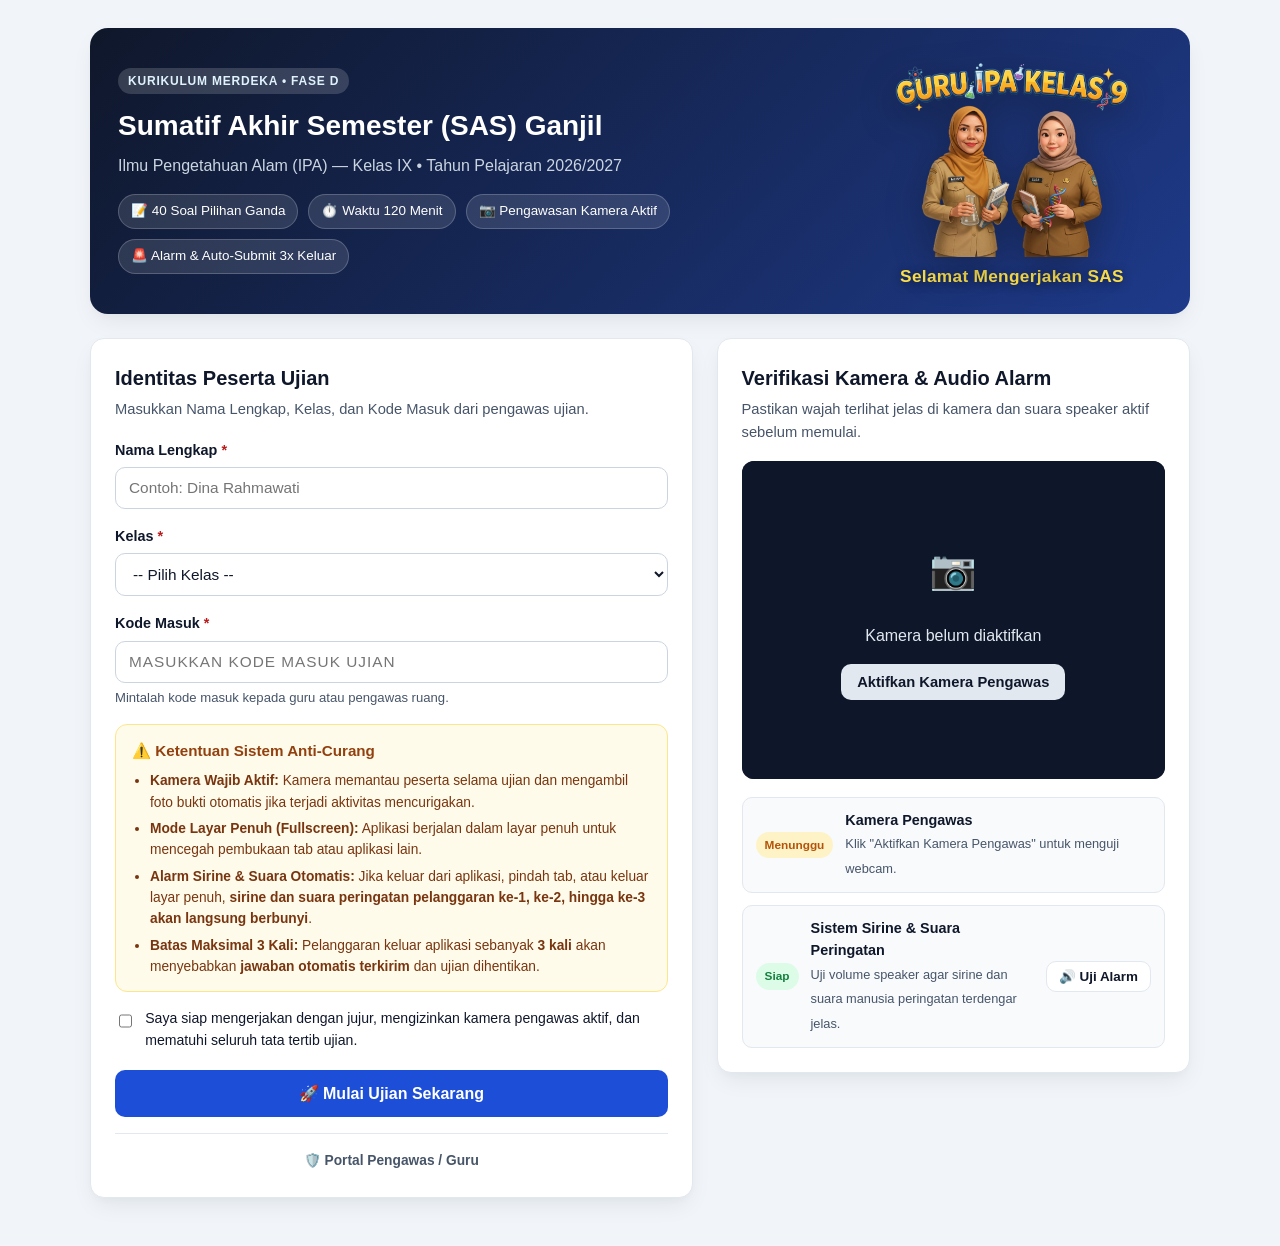
==== commit 19ee4874: "update" ====
--- a/index.html
+++ b/index.html
@@ -81,7 +81,7 @@
               <ul>
                 <li><strong>Kamera Wajib Aktif:</strong> Kamera memantau peserta selama ujian dan mengambil foto bukti otomatis jika terjadi aktivitas mencurigakan.</li>
                 <li><strong>Mode Layar Penuh (Fullscreen):</strong> Aplikasi berjalan dalam layar penuh untuk mencegah pembukaan tab atau aplikasi lain.</li>
-                <li><strong>Alarm Suara Otomatis:</strong> Jika keluar dari aplikasi, pindah tab, atau keluar layar penuh, <strong>alarm peringatan alami akan langsung berbunyi</strong>.</li>
+                <li><strong>Alarm Sirine & Suara Otomatis:</strong> Jika keluar dari aplikasi, pindah tab, atau keluar layar penuh, <strong>sirine dan suara peringatan pelanggaran ke-1, ke-2, hingga ke-3 akan langsung berbunyi</strong>.</li>
                 <li><strong>Batas Maksimal 3 Kali:</strong> Pelanggaran keluar aplikasi sebanyak <strong>3 kali</strong> akan menyebabkan <strong>jawaban otomatis terkirim</strong> dan ujian dihentikan.</li>
               </ul>
             </div>
@@ -138,8 +138,8 @@
             <div class="check-item">
               <span class="status-pill ready" id="pill-audio">Siap</span>
               <div>
-                <strong>Sistem Alarm Alami</strong>
-                <small>Uji volume speaker Anda agar suara peringatan terdengar jelas.</small>
+                <strong>Sistem Sirine & Suara Peringatan</strong>
+                <small>Uji volume speaker agar sirine dan suara manusia peringatan terdengar jelas.</small>
               </div>
               <button type="button" id="btn-test-alarm" class="btn-outline-sm">
                 🔊 Uji Alarm
@@ -353,6 +353,6 @@
     </div>
   </div>
 
-  <script type="module" src="js/app.js"></script>
+  <script type="module" src="js/app.js?v=20261126d"></script>
 </body>
 </html>
